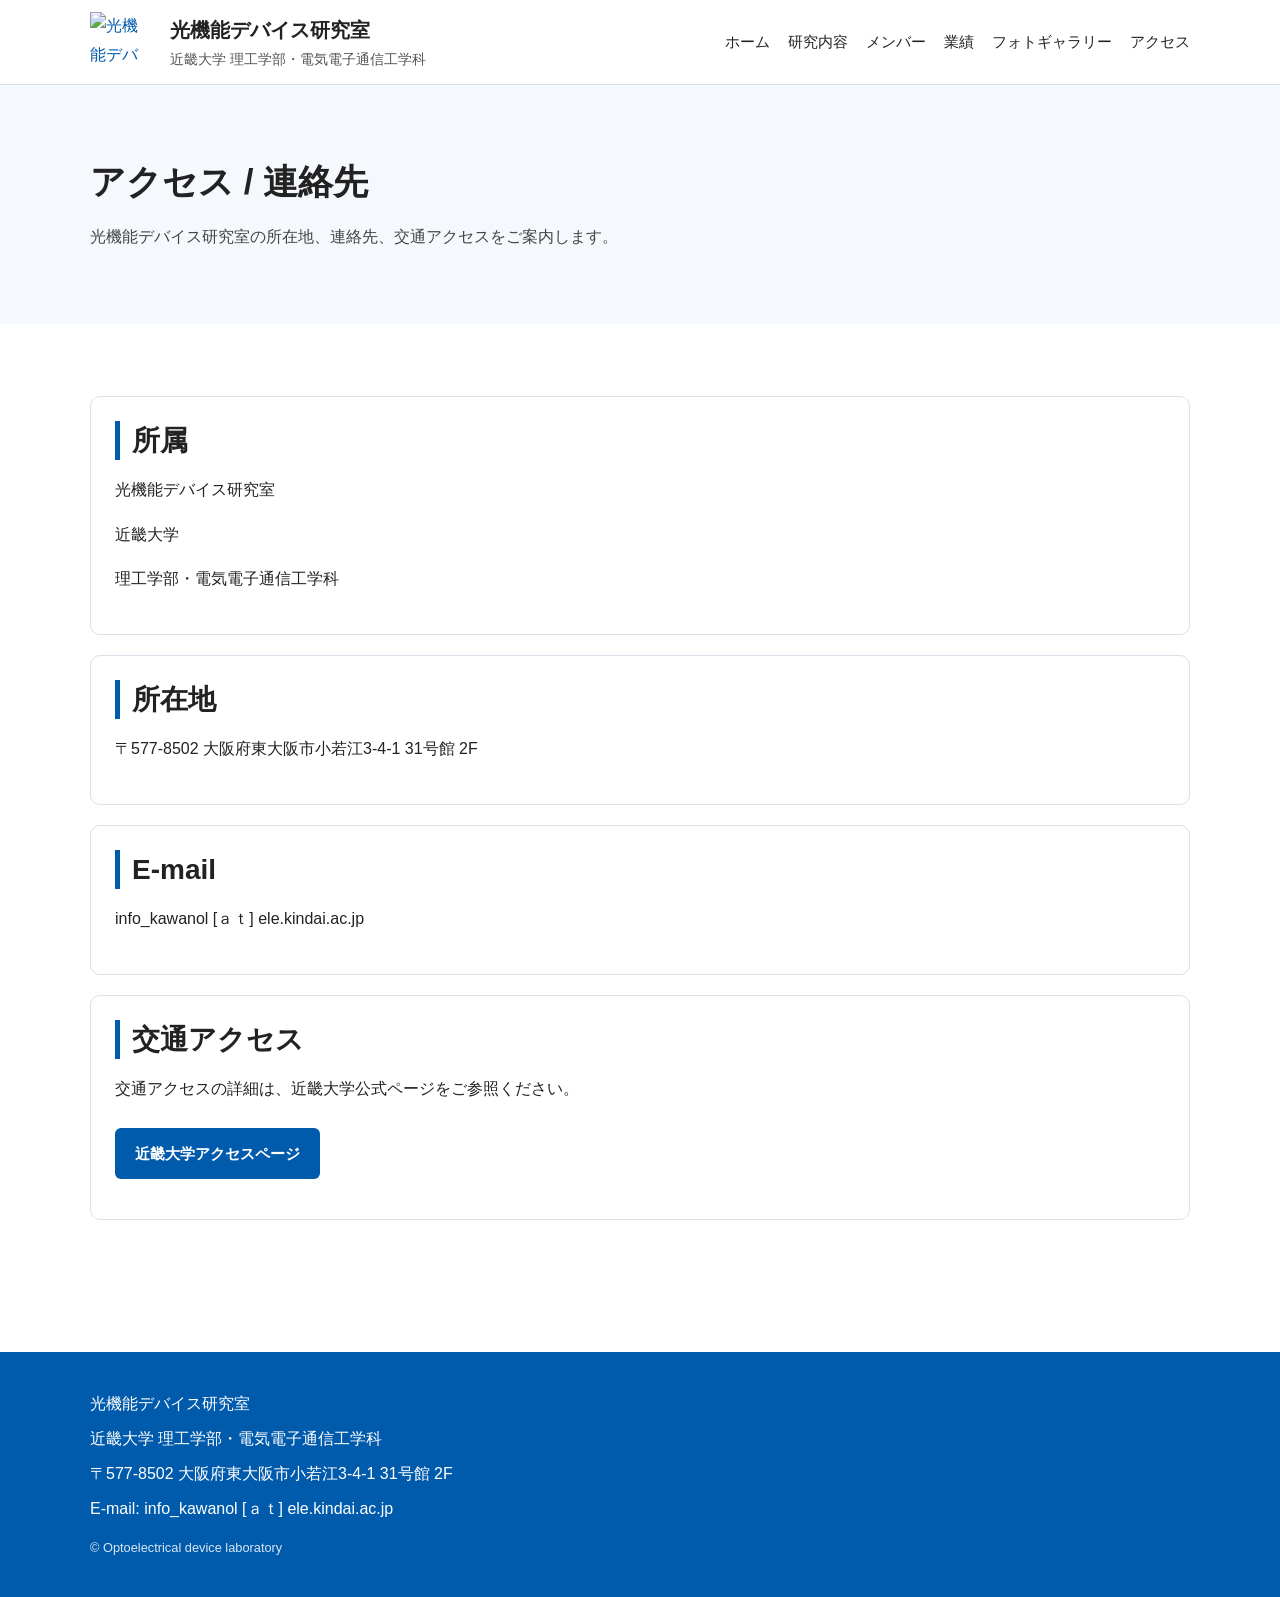
==== access.html @ dac976de "Add files via upload" ====
<!DOCTYPE html>
<html lang="ja">
<head>
  <meta charset="UTF-8">
  <meta name="viewport" content="width=device-width, initial-scale=1.0">
  <title>アクセス / 連絡先 | 光機能デバイス研究室</title>
  <meta name="description" content="光機能デバイス研究室の所在地、連絡先、交通アクセスをご案内します。">
  <link rel="stylesheet" href="css/style.css">
</head>
<body>
  <header class="site-header">
    <div class="container header-inner">
      <a href="index.html" class="site-logo">
        <img src="images/logo.jpg" alt="光機能デバイス研究室ロゴ">
      </a>

      <div class="site-title-group">
        <p class="site-title">光機能デバイス研究室</p>
        <p class="site-subtitle">近畿大学 理工学部・電気電子通信工学科</p>
      </div>

      <nav class="global-nav" aria-label="グローバルナビゲーション">
        <ul>
          <li><a href="index.html">ホーム</a></li>
          <li><a href="research.html">研究内容</a></li>
          <li><a href="members.html">メンバー</a></li>
          <li><a href="publications.html">業績</a></li>
          <li><a href="gallery.html">フォトギャラリー</a></li>
          <li><a href="access.html">アクセス</a></li>
        </ul>
      </nav>
    </div>
  </header>

  <main>
    <section class="page-header section">
      <div class="container">
        <h1>アクセス / 連絡先</h1>
        <p>
          光機能デバイス研究室の所在地、連絡先、交通アクセスをご案内します。
        </p>
      </div>
    </section>

    <section class="access section">
      <div class="container">
        <div class="info-block">
          <h2>所属</h2>
          <p>光機能デバイス研究室</p>
          <p>近畿大学</p>
          <p>理工学部・電気電子通信工学科</p>
        </div>

        <div class="info-block">
          <h2>所在地</h2>
          <p>〒577-8502 大阪府東大阪市小若江3-4-1 31号館 2F</p>
        </div>

        <div class="info-block">
          <h2>E-mail</h2>
          <p>info_kawanol [ａｔ] ele.kindai.ac.jp</p>
        </div>

        <div class="info-block">
          <h2>交通アクセス</h2>
          <p>交通アクセスの詳細は、近畿大学公式ページをご参照ください。</p>
          <p class="section-link">
            <a
              href="https://www.kindai.ac.jp/access/"
              class="button-link"
              target="_blank"
              rel="noopener noreferrer"
            >
              近畿大学アクセスページ
            </a>
          </p>
        </div>
      </div>
    </section>
  </main>

  <footer class="site-footer">
    <div class="container">
      <p>光機能デバイス研究室</p>
      <p>近畿大学 理工学部・電気電子通信工学科</p>
      <p>〒577-8502 大阪府東大阪市小若江3-4-1 31号館 2F</p>
      <p>E-mail: info_kawanol [ａｔ] ele.kindai.ac.jp</p>
      <p class="copyright">© Optoelectrical device laboratory</p>
    </div>
  </footer>

  <script src="js/main.js"></script>
</body>
</html>
---- css/style.css ----
/* ===============================
   リセット & 基本設定
=============================== */
*,
*::before,
*::after {
  box-sizing: border-box;
}

html {
  font-size: 100%;
}

body {
  margin: 0;
  font-family:
    "Hiragino Kaku Gothic ProN",
    "Yu Gothic",
    "Meiryo",
    sans-serif;
  line-height: 1.8;
  color: #222222;
  background: #ffffff;
}

img {
  max-width: 100%;
  height: auto;
  display: block;
}

a {
  color: #005BAC;
  text-decoration: none;
  transition: 0.2s ease;
}

a:hover {
  text-decoration: underline;
}

ul,
ol {
  margin: 0;
  padding: 0;
}

p {
  margin: 0 0 1em;
}

/* ===============================
   共通レイアウト
=============================== */
.container {
  width: min(1100px, 92%);
  margin: 0 auto;
}

.section {
  padding: 72px 0;
}

.section-link {
  margin-top: 24px;
}

.page-header {
  background: #F5F8FC;
}

.page-header h1 {
  margin: 0 0 16px;
  font-size: 2.2rem;
  line-height: 1.4;
}

.page-header p {
  max-width: 800px;
  margin-bottom: 0;
  color: #444444;
}

/* ===============================
   見出し
=============================== */
h1,
h2,
h3 {
  line-height: 1.4;
}

h2 {
  font-size: 1.75rem;
  margin: 0 0 24px;
  border-left: 5px solid #005BAC;
  padding-left: 12px;
}

h3 {
  font-size: 1.15rem;
  margin: 0 0 12px;
}

/* ===============================
   ボタン・リンク
=============================== */
.button-link {
  display: inline-block;
  padding: 12px 20px;
  background: #005BAC;
  color: #ffffff;
  border-radius: 6px;
  font-size: 0.95rem;
  font-weight: 700;
  text-decoration: none;
}

.button-link:hover {
  background: #0F6FC6;
  text-decoration: none;
}

.text-link {
  display: inline-block;
  margin-top: 24px;
  font-weight: 700;
}

/* ===============================
   ヘッダー
=============================== */
.site-header {
  background: #ffffff;
  border-bottom: 1px solid #D9E1EA;
}

.header-inner {
  display: flex;
  align-items: center;
  gap: 20px;
  padding: 12px 0;
}

.site-logo {
  flex-shrink: 0;
}

.site-logo img {
  width: 60px;
  height: 60px;
  object-fit: cover;
}

.site-title-group {
  flex: 1;
  min-width: 0;
}

.site-title {
  font-size: 1.25rem;
  font-weight: 700;
  margin: 0;
}

.site-subtitle {
  font-size: 0.85rem;
  color: #555555;
  margin: 0;
}

.global-nav ul {
  list-style: none;
  display: flex;
  flex-wrap: wrap;
  gap: 18px;
  margin: 0;
  padding: 0;
}

.global-nav a {
  font-size: 0.95rem;
  color: #222222;
  text-decoration: none;
}

.global-nav a:hover {
  color: #005BAC;
  text-decoration: none;
}

/* ===============================
   ヒーロー（トップページ）
=============================== */
.hero {
  background: #F5F8FC;
  padding: 72px 0;
}

.hero-inner {
  display: grid;
  grid-template-columns: 1fr 1fr;
  gap: 40px;
  align-items: center;
}

.hero-text {
  min-width: 0;
}

.lab-name-en {
  font-size: 0.9rem;
  color: #555555;
  margin-bottom: 8px;
}

.hero h1 {
  font-size: 2.4rem;
  margin: 0 0 12px;
}

.catchcopy {
  font-size: 1.15rem;
  color: #005BAC;
  font-weight: 700;
  margin-bottom: 0;
}

.hero-image img {
  width: 100%;
  border-radius: 10px;
  object-fit: cover;
}

/* ===============================
   研究室紹介
=============================== */
.about p {
  max-width: 900px;
}

/* ===============================
   お知らせ
=============================== */
.news-list {
  list-style: none;
  padding: 0;
  margin: 0;
}

.news-list li {
  display: flex;
  gap: 16px;
  align-items: flex-start;
  padding: 14px 0;
  border-bottom: 1px solid #D9E1EA;
}

.news-list time {
  color: #555555;
  min-width: 100px;
  flex-shrink: 0;
}

/* ===============================
   カード（トップの研究テーマ）
=============================== */
.card-grid {
  display: grid;
  grid-template-columns: repeat(3, 1fr);
  gap: 24px;
}

.card {
  border: 1px solid #D9E1EA;
  border-radius: 10px;
  overflow: hidden;
  background: #ffffff;
}

.card img {
  width: 100%;
  height: 220px;
  object-fit: cover;
}

.card-body {
  padding: 16px;
}

.card-body p {
  margin-bottom: 0;
}

/* ===============================
   研究内容ページ
=============================== */
.research-detail .container {
  display: grid;
  gap: 40px;
}

.research-item {
  display: grid;
  grid-template-columns: 1fr 1fr;
  gap: 32px;
  align-items: center;
}

.research-image img {
  width: 100%;
  border-radius: 10px;
  object-fit: cover;
}

.research-text p:last-child {
  margin-bottom: 0;
}

/* ===============================
   メンバーページ
=============================== */
.profile-card {
  display: grid;
  grid-template-columns: 280px 1fr;
  gap: 32px;
  align-items: start;
}

.profile-image img {
  width: 100%;
  border-radius: 10px;
  object-fit: cover;
}

.profile-text p {
  margin: 0 0 12px;
}

.student-groups {
  display: grid;
  gap: 20px;
}

.student-group {
  border: 1px solid #D9E1EA;
  border-radius: 10px;
  padding: 20px;
  background: #ffffff;
}

.student-group ul {
  padding-left: 20px;
  margin: 0;
}

.student-group li {
  margin-bottom: 8px;
}

.student-group li:last-child {
  margin-bottom: 0;
}

/* ===============================
   業績ページ
=============================== */
.publications p:last-child {
  margin-bottom: 0;
}

/* ===============================
   ギャラリー
=============================== */
.gallery-grid {
  display: grid;
  grid-template-columns: repeat(3, 1fr);
  gap: 18px;
  margin-top: 20px;
}

.gallery-item {
  margin: 0;
}

.gallery-grid img {
  width: 100%;
  height: 220px;
  object-fit: cover;
  border-radius: 8px;
}

.gallery-item figcaption {
  margin-top: 8px;
  font-size: 0.9rem;
  color: #555555;
}

/* ===============================
   アクセスページ
=============================== */
.info-block {
  padding: 24px;
  border: 1px solid #D9E1EA;
  border-radius: 10px;
  margin-bottom: 20px;
  background: #ffffff;
}

.info-block:last-child {
  margin-bottom: 0;
}

.info-block h2 {
  margin-bottom: 16px;
}

/* ===============================
   ニュース詳細ページ
=============================== */
.news-article {
  background: #ffffff;
}

.article-container {
  max-width: 800px;
}

.article-container h1 {
  margin: 0 0 12px;
  font-size: 2rem;
}

.article-date {
  color: #555555;
  font-size: 0.95rem;
  margin-bottom: 24px;
}

.article-body p {
  margin-bottom: 16px;
}

/* ===============================
   フッター
=============================== */
.site-footer {
  background: #005BAC;
  color: #ffffff;
  padding: 32px 0;
  margin-top: 60px;
}

.site-footer p {
  margin: 6px 0;
}

.site-footer .copyright {
  font-size: 0.8rem;
  margin-top: 12px;
  opacity: 0.85;
}

/* ===============================
   レスポンシブ
=============================== */
@media (max-width: 900px) {
  .card-grid {
    grid-template-columns: 1fr 1fr;
  }

  .gallery-grid {
    grid-template-columns: 1fr 1fr;
  }

  .research-item {
    grid-template-columns: 1fr;
  }
}

@media (max-width: 768px) {
  .section {
    padding: 56px 0;
  }

  .header-inner {
    flex-wrap: wrap;
    align-items: flex-start;
  }

  .site-title {
    font-size: 1.1rem;
  }

  .site-subtitle {
    font-size: 0.8rem;
  }

  .global-nav {
    width: 100%;
  }

  .global-nav ul {
    gap: 10px 14px;
  }

  .hero {
    padding: 56px 0;
  }

  .hero-inner {
    grid-template-columns: 1fr;
  }

  .hero h1 {
    font-size: 2rem;
  }

  .catchcopy {
    font-size: 1.05rem;
  }

  .page-header h1,
  .article-container h1 {
    font-size: 1.8rem;
  }

  h2 {
    font-size: 1.45rem;
  }

  .profile-card {
    grid-template-columns: 1fr;
  }

  .news-list li {
    flex-direction: column;
    gap: 6px;
  }

  .news-list time {
    min-width: auto;
  }
}

@media (max-width: 560px) {
  .card-grid,
  .gallery-grid {
    grid-template-columns: 1fr;
  }

  .site-logo img {
    width: 52px;
    height: 52px;
  }

  .hero h1 {
    font-size: 1.7rem;
  }

  .page-header h1,
  .article-container h1 {
    font-size: 1.6rem;
  }
}
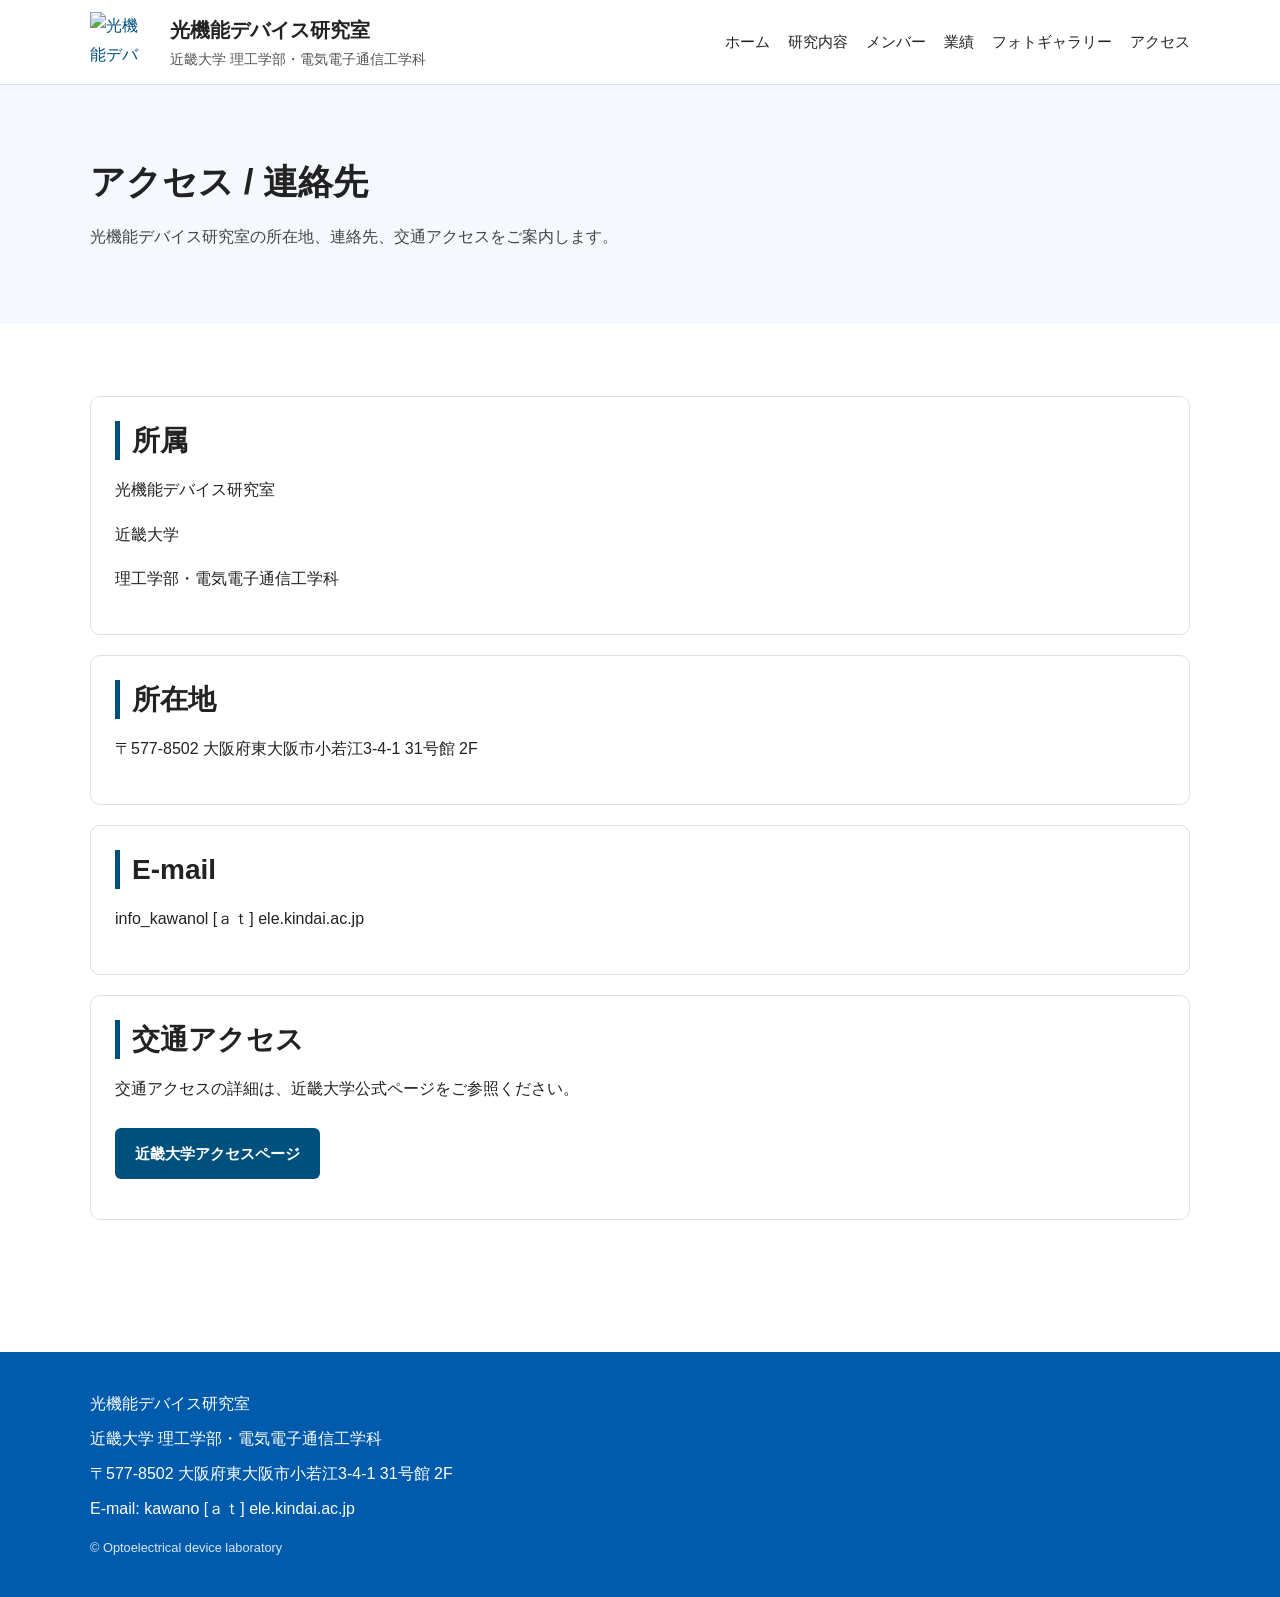
==== commit a1032e2f: "access.html" ====
--- a/access.html
+++ b/access.html
@@ -84,7 +84,7 @@
       <p>光機能デバイス研究室</p>
       <p>近畿大学 理工学部・電気電子通信工学科</p>
       <p>〒577-8502 大阪府東大阪市小若江3-4-1 31号館 2F</p>
-      <p>E-mail: info_kawanol [ａｔ] ele.kindai.ac.jp</p>
+      <p>E-mail: kawano [ａｔ] ele.kindai.ac.jp</p>
       <p class="copyright">© Optoelectrical device laboratory</p>
     </div>
   </footer>
--- a/css/style.css
+++ b/css/style.css
@@ -30,7 +30,7 @@
 }
 
 a {
-  color: #005BAC;
+  color:  #00507e;
   text-decoration: none;
   transition: 0.2s ease;
 }
@@ -93,7 +93,7 @@
 h2 {
   font-size: 1.75rem;
   margin: 0 0 24px;
-  border-left: 5px solid #005BAC;
+  border-left: 5px solid  #00507e;
   padding-left: 12px;
 }
 
@@ -108,7 +108,7 @@
 .button-link {
   display: inline-block;
   padding: 12px 20px;
-  background: #005BAC;
+  background:  #00507e;
   color: #ffffff;
   border-radius: 6px;
   font-size: 0.95rem;
@@ -185,7 +185,7 @@
 }
 
 .global-nav a:hover {
-  color: #005BAC;
+  color:  #00507e;
   text-decoration: none;
 }
 
@@ -221,7 +221,7 @@
 
 .catchcopy {
   font-size: 1.15rem;
-  color: #005BAC;
+  color:  #00507e;
   font-weight: 700;
   margin-bottom: 0;
 }
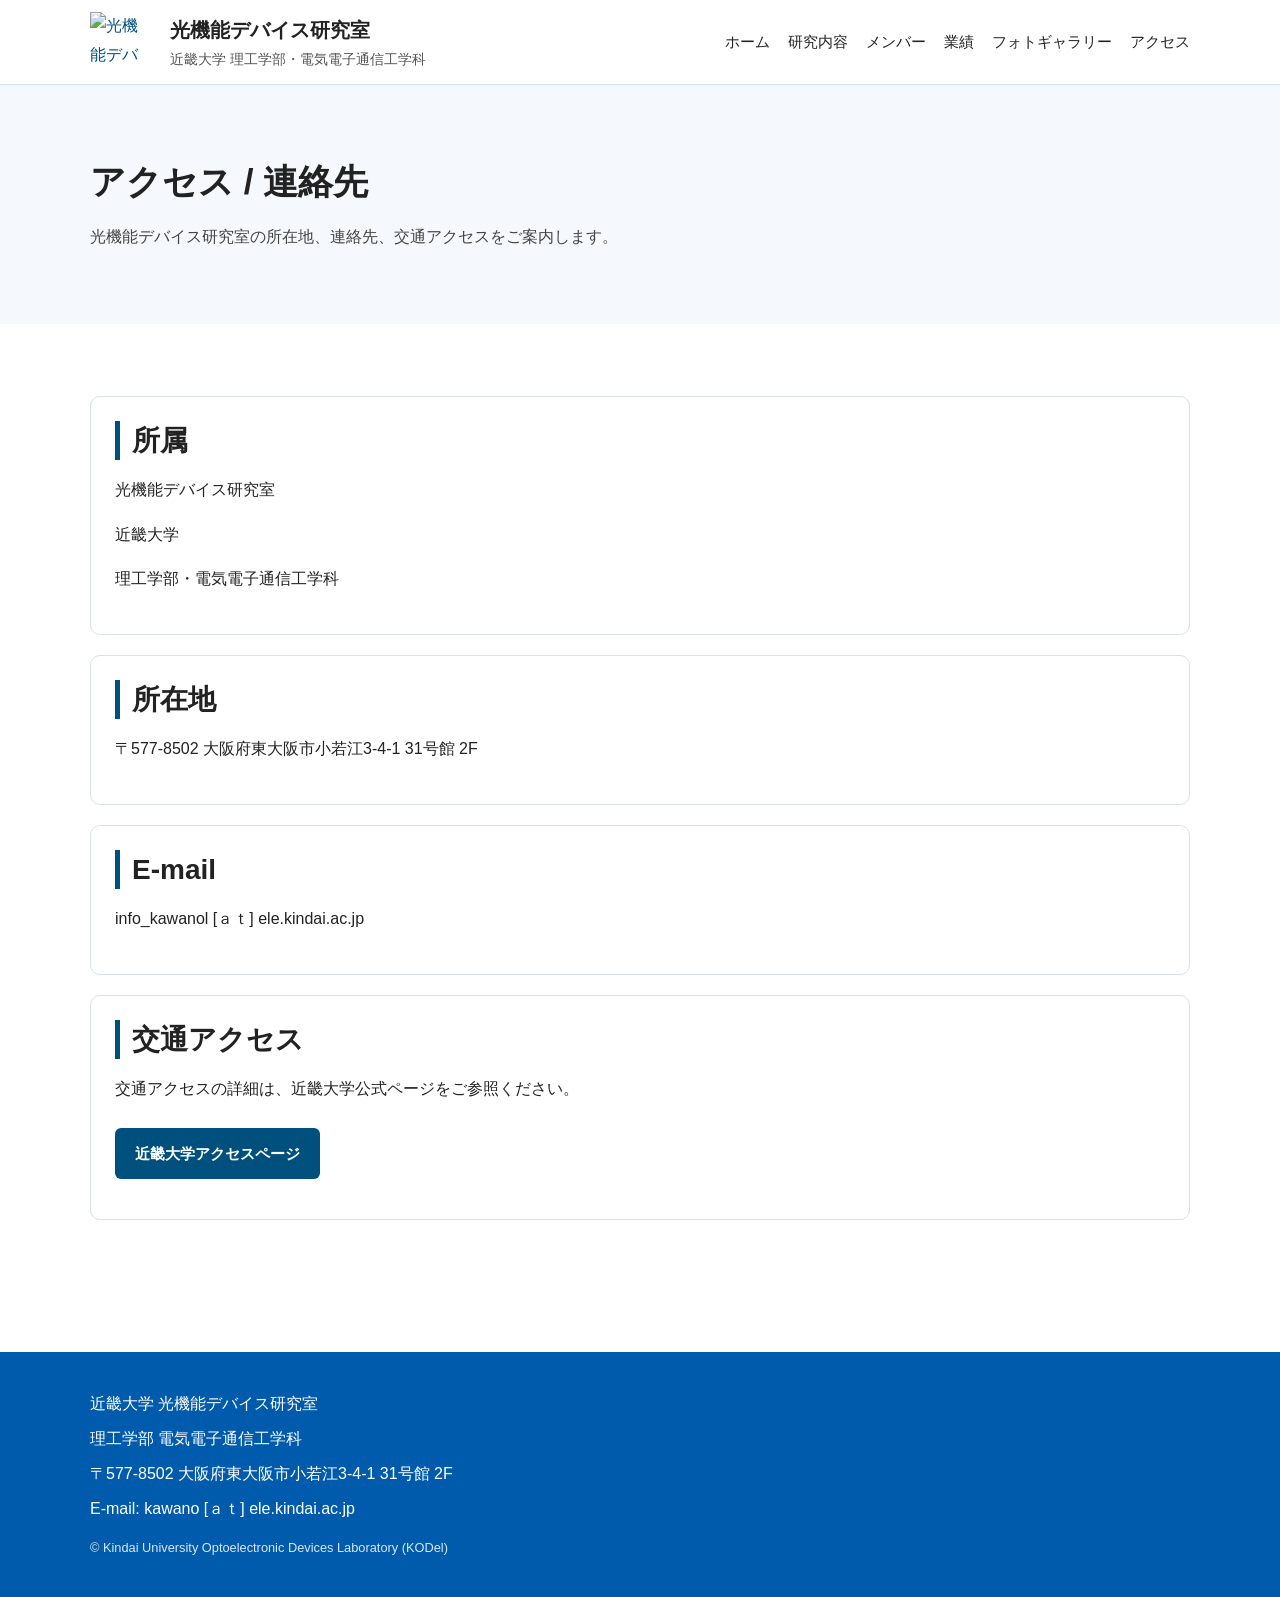
==== commit 6b088e9a: "Update access.html" ====
--- a/access.html
+++ b/access.html
@@ -81,11 +81,11 @@
 
   <footer class="site-footer">
     <div class="container">
-      <p>光機能デバイス研究室</p>
-      <p>近畿大学 理工学部・電気電子通信工学科</p>
+      <p>近畿大学 光機能デバイス研究室</p>
+      <p>理工学部 電気電子通信工学科</p>
       <p>〒577-8502 大阪府東大阪市小若江3-4-1 31号館 2F</p>
       <p>E-mail: kawano [ａｔ] ele.kindai.ac.jp</p>
-      <p class="copyright">© Optoelectrical device laboratory</p>
+      <p class="copyright">© Kindai University Optoelectronic Devices Laboratory (KODel)</p>
     </div>
   </footer>
 
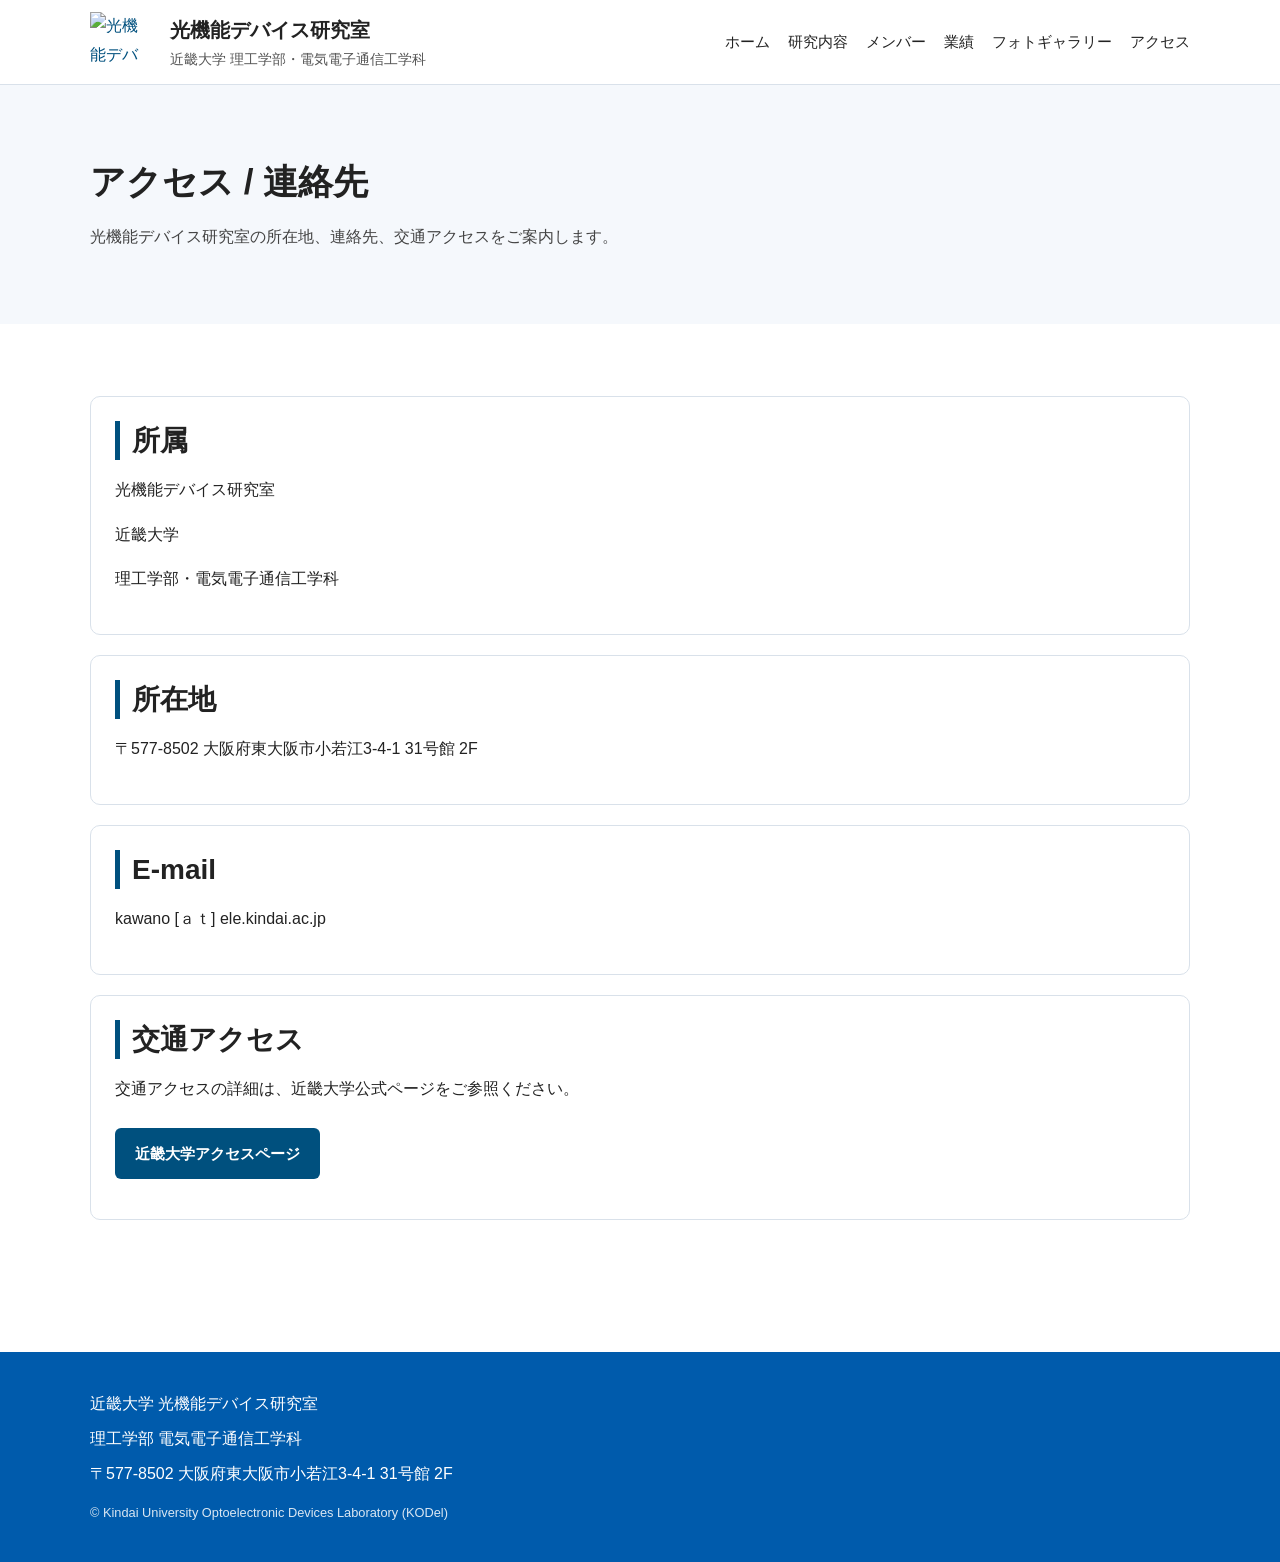
==== commit 011b2e0c: "Update access.html" ====
--- a/access.html
+++ b/access.html
@@ -58,7 +58,7 @@
 
         <div class="info-block">
           <h2>E-mail</h2>
-          <p>info_kawanol [ａｔ] ele.kindai.ac.jp</p>
+          <p>kawano [ａｔ] ele.kindai.ac.jp</p>
         </div>
 
         <div class="info-block">
@@ -84,7 +84,6 @@
       <p>近畿大学 光機能デバイス研究室</p>
       <p>理工学部 電気電子通信工学科</p>
       <p>〒577-8502 大阪府東大阪市小若江3-4-1 31号館 2F</p>
-      <p>E-mail: kawano [ａｔ] ele.kindai.ac.jp</p>
       <p class="copyright">© Kindai University Optoelectronic Devices Laboratory (KODel)</p>
     </div>
   </footer>
